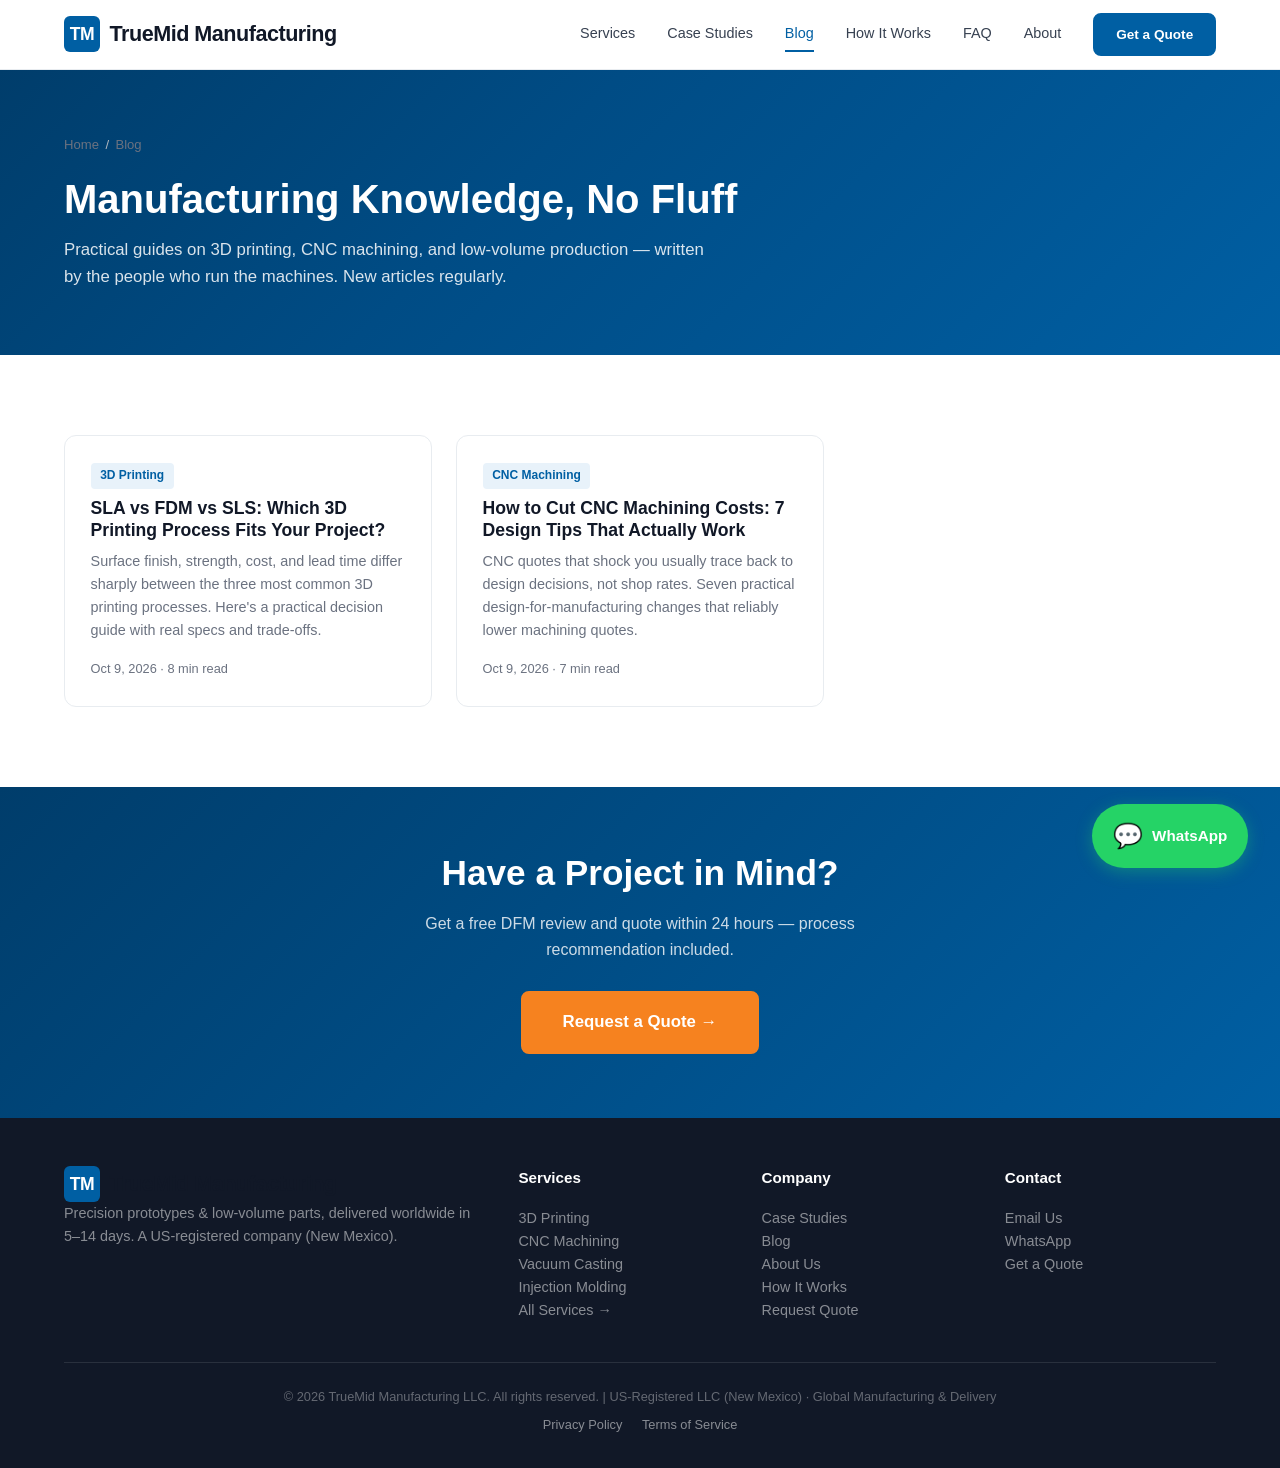
==== blog.html @ 3a0dd5bb "Rebrand: US-registered LLC positioning, new tagline, add case studies & blog - Hero tagline: 'Precis" ====
<!DOCTYPE html>
<html lang="en">
<head>
<meta charset="UTF-8">
<meta name="viewport" content="width=device-width, initial-scale=1.0">
<title>Blog — 3D Printing, CNC Machining & Manufacturing Guides | TrueMid</title>
<meta name="description" content="Practical manufacturing guides from TrueMid Manufacturing: choosing 3D printing processes, reducing CNC machining costs, vacuum casting, and low-volume production.">
<meta property="og:title" content="Blog — 3D Printing, CNC Machining & Manufacturing Guides | TrueMid">
<meta property="og:description" content="Practical manufacturing guides from TrueMid Manufacturing: choosing 3D printing processes, reducing CNC machining costs, vacuum casting, and low-volume production.">
<meta property="og:type" content="article">
<meta property="og:url" content="https://www.truemidmanufacturing.com/blog.html">
<link rel="canonical" href="https://www.truemidmanufacturing.com/blog.html">
<link rel="icon" href="data:image/svg+xml,<svg xmlns='http://www.w3.org/2000/svg' viewBox='0 0 100 100'><text y='.9em' font-size='90'>🔧</text></svg>">
<link rel="stylesheet" href="assets/style.css">
<script type="application/ld+json">
{
  "@context": "https://schema.org",
  "@type": "BreadcrumbList",
  "itemListElement": [
    {
      "@type": "ListItem",
      "position": 1,
      "name": "Home",
      "item": "https://www.truemidmanufacturing.com/"
    },
    {
      "@type": "ListItem",
      "position": 2,
      "name": "Blog",
      "item": "https://www.truemidmanufacturing.com/blog.html"
    }
  ]
}
</script></head>
<body>
<a href="https://wa.me/8615291861855?text=Hello%2C%20I%20need%20a%20quote%20for%20manufacturing%20services" class="wa-float" target="_blank" rel="noopener" aria-label="Chat on WhatsApp">
  <span class="wa-icon">&#128172;</span> WhatsApp
</a>
<header id="header">
<div class="header-inner">
<a href="index.html" class="logo">
    <span class="logo-icon">TM</span>
    TrueMid Manufacturing
  </a>
  <button class="menu-toggle" onclick="toggleMenu()" aria-label="Menu">
    <span></span><span></span><span></span>
  </button>
  <nav id="nav">
    <a href="index.html#services">Services</a>
    <a href="cases.html">Case Studies</a>
    <a href="blog.html" class="active">Blog</a>
    <a href="index.html#how">How It Works</a>
    <a href="index.html#faq">FAQ</a>
    <a href="index.html#about">About</a>
    <a href="index.html#contact" class="btn btn-primary">Get a Quote</a>
  </nav>
</div>
</header>
<!-- ===== PAGE HERO ===== -->
<section class="page-hero">
<div class="container">
  <div class="breadcrumb"><a href="index.html">Home</a><span>/</span>Blog</div>
  <h1>Manufacturing Knowledge, No Fluff</h1>
  <p>Practical guides on 3D printing, CNC machining, and low-volume production &mdash; written by the people who run the machines. New articles regularly.</p>
</div>
</section>

<!-- ===== POST LIST ===== -->
<section>
<div class="container">
  <div class="post-list">
    <a class="post-card fade-in" href="blog/sla-vs-fdm-vs-sls.html">
      <span class="tag">3D Printing</span>
      <h3>SLA vs FDM vs SLS: Which 3D Printing Process Fits Your Project?</h3>
      <p>Surface finish, strength, cost, and lead time differ sharply between the three most common 3D printing processes. Here's a practical decision guide with real specs and trade-offs.</p>
      <span class="read">Oct 9, 2026 &middot; 8 min read</span>
    </a>

    <a class="post-card fade-in" href="blog/reduce-cnc-machining-costs.html">
      <span class="tag">CNC Machining</span>
      <h3>How to Cut CNC Machining Costs: 7 Design Tips That Actually Work</h3>
      <p>CNC quotes that shock you usually trace back to design decisions, not shop rates. Seven practical design-for-manufacturing changes that reliably lower machining quotes.</p>
      <span class="read">Oct 9, 2026 &middot; 7 min read</span>
    </a>
  </div>
</div>
</section>

<!-- ===== CTA ===== -->
<section class="cta">
<div class="container fade-in">
  <h2>Have a Project in Mind?</h2>
  <p>Get a free DFM review and quote within 24 hours &mdash; process recommendation included.</p>
  <a href="index.html#contact" class="btn btn-orange">Request a Quote &rarr;</a>
</div>
</section>
<footer>
<div class="container">
  <div class="footer-grid" style="grid-template-columns:2fr 1fr 1fr 1fr">
    <div>
      <div class="logo"><span class="logo-icon">TM</span> TrueMid Manufacturing</div>
      <p style="color:rgba(255,255,255,.5)">Precision prototypes &amp; low-volume parts, delivered worldwide in 5&ndash;14 days. A US-registered company (New Mexico).</p>
    </div>
    <div>
      <h4>Services</h4>
      <a href="index.html#services">3D Printing</a><br>
      <a href="index.html#services">CNC Machining</a><br>
      <a href="index.html#services">Vacuum Casting</a><br>
      <a href="index.html#services">Injection Molding</a><br>
      <a href="index.html#services">All Services &rarr;</a>
    </div>
    <div>
      <h4>Company</h4>
      <a href="cases.html">Case Studies</a><br>
      <a href="blog.html">Blog</a><br>
      <a href="index.html#about">About Us</a><br>
      <a href="index.html#how">How It Works</a><br>
      <a href="index.html#contact">Request Quote</a>
    </div>
    <div>
      <h4>Contact</h4>
      <a href="mailto:bruce@truemidmanufacturing.com">Email Us</a><br>
      <a href="https://wa.me/8615291861855?text=Hello%2C%20I%20need%20a%20quote%20for%20manufacturing%20services" target="_blank" rel="noopener">WhatsApp</a><br>
      <a href="index.html#contact">Get a Quote</a>
    </div>
  </div>
  <div class="footer-bottom">
    &copy; 2026 TrueMid Manufacturing LLC. All rights reserved. | US-Registered LLC (New Mexico) &middot; Global Manufacturing &amp; Delivery
    <div class="footer-legal">
      <a href="privacy.html">Privacy Policy</a>
      <a href="terms.html">Terms of Service</a>
    </div>
  </div>
</div>
</footer>
<script>
function toggleMenu(){document.getElementById('nav').classList.toggle('open')}
document.querySelectorAll('nav a').forEach(a=>a.addEventListener('click',()=>document.getElementById('nav').classList.remove('open')));
window.addEventListener('scroll',()=>document.getElementById('header').classList.toggle('scrolled',window.scrollY>10));
const observer=new IntersectionObserver((e)=>{e.forEach(e=>{if(e.isIntersecting){e.target.classList.add('visible');observer.unobserve(e.target)}})},{threshold:0.15});
document.querySelectorAll('.fade-in').forEach(el=>observer.observe(el));
</script>
</body>
</html>
---- assets/style.css ----
/* ===== CSS Reset & Variables ===== */
*,*::before,*::after{box-sizing:border-box;margin:0;padding:0}
:root{
  --blue: #005FA3;
  --blue-dark: #003D6B;
  --blue-light: #0078D4;
  --blue-pale: #E8F2FA;
  --gray-50: #F4F7FA;
  --gray-100: #E8ECF0;
  --gray-300: #B0B8C0;
  --gray-500: #6B7280;
  --gray-700: #374151;
  --gray-900: #111827;
  --white: #FFFFFF;
  --orange: #F6821F;
  --green: #10B981;
  --red: #EF4444;
  --radius: 8px;
  --radius-lg: 12px;
  --shadow-sm: 0 1px 3px rgba(0,0,0,0.08);
  --shadow: 0 4px 16px rgba(0,0,0,0.1);
  --shadow-lg: 0 8px 32px rgba(0,0,0,0.12);
  --max-w: 1200px;
  --font: -apple-system,BlinkMacSystemFont,'Segoe UI',Roboto,Oxygen,Ubuntu,sans-serif;
}
html{scroll-behavior:smooth;font-size:16px}
body{font-family:var(--font);color:var(--gray-900);line-height:1.6;background:var(--white);-webkit-font-smoothing:antialiased}
h1,h2,h3{line-height:1.25;font-weight:700}
h1{font-size:clamp(2rem,4vw,3rem)}
h2{font-size:clamp(1.6rem,3vw,2.2rem);margin-bottom:1rem}
h3{font-size:1.15rem;margin-bottom:.5rem}
p{margin-bottom:1rem;color:var(--gray-700)}
a{color:var(--blue);text-decoration:none;transition:color .2s}
a:hover{color:var(--blue-dark)}
img{max-width:100%;height:auto}
.container{max-width:var(--max-w);margin:0 auto;padding:0 1.5rem}
section{padding:5rem 0}
.btn{display:inline-block;padding:.85rem 2rem;border-radius:var(--radius);font-weight:600;font-size:.95rem;cursor:pointer;transition:all .25s;text-align:center;border:2px solid transparent}
.btn-primary{background:var(--blue);color:var(--white);border-color:var(--blue)}
.btn-primary:hover{background:var(--blue-dark);border-color:var(--blue-dark);color:var(--white)}
.btn-outline{background:transparent;color:var(--blue);border-color:var(--blue)}
.btn-outline:hover{background:var(--blue);color:var(--white)}
.btn-white{background:var(--white);color:var(--blue);border-color:var(--white)}
.btn-white:hover{background:var(--blue-pale);border-color:var(--blue-pale)}
.btn-orange{background:var(--orange);color:var(--white);border-color:var(--orange);font-size:1.05rem;padding:1rem 2.5rem}
.btn-orange:hover{background:#E07010;border-color:#E07010;color:var(--white)}

/* ===== Header ===== */
header{position:sticky;top:0;z-index:100;background:rgba(255,255,255,.97);backdrop-filter:blur(12px);border-bottom:1px solid var(--gray-100);transition:box-shadow .3s}
header.scrolled{box-shadow:var(--shadow-sm)}
.header-inner{display:flex;align-items:center;justify-content:space-between;max-width:var(--max-w);margin:0 auto;padding:.8rem 1.5rem}
.logo{display:flex;align-items:center;gap:.6rem;font-size:1.35rem;font-weight:800;color:var(--gray-900);letter-spacing:-.5px}
.logo-icon{width:36px;height:36px;background:var(--blue);border-radius:6px;display:flex;align-items:center;justify-content:center;color:var(--white);font-size:1.1rem;font-weight:800}
nav{display:flex;align-items:center;gap:2rem}
nav a{color:var(--gray-700);font-weight:500;font-size:.9rem;padding:.3rem 0;border-bottom:2px solid transparent;transition:all .2s}
nav a:hover,nav a.active{color:var(--blue);border-bottom-color:var(--blue)}
nav .btn{padding:.55rem 1.3rem;font-size:.85rem}
.menu-toggle{display:none;background:none;border:none;cursor:pointer;padding:.5rem;flex-direction:column;gap:5px}
.menu-toggle span{display:block;width:24px;height:2.5px;background:var(--gray-900);border-radius:2px;transition:all .3s}

/* ===== Hero ===== */
.hero{background:linear-gradient(135deg, var(--blue-dark) 0%, #004C85 40%, var(--blue) 100%);color:var(--white);padding:6rem 0 5rem;position:relative;overflow:hidden}
.hero::before{content:'';position:absolute;inset:0;background:url("data:image/svg+xml,%3Csvg width='60' height='60' viewBox='0 0 60 60' xmlns='http://www.w3.org/2000/svg'%3E%3Cg fill='none' fill-rule='evenodd'%3E%3Cg fill='%23ffffff' fill-opacity='0.04'%3E%3Cpath d='M36 34v-4h-2v4h-4v2h4v4h2v-4h4v-2h-4zm0-30V0h-2v4h-4v2h4v4h2V6h4V4h-4zM6 34v-4H4v4H0v2h4v4h2v-4h4v-2H6zM6 4V0H4v4H0v2h4v4h2V6h4V4H6z'/%3E%3C/g%3E%3C/g%3E%3C/svg%3E");opacity:.6}
.hero .container{position:relative;z-index:1}
.hero-content{max-width:700px}
.hero h1{font-size:clamp(1.9rem,4.5vw,3rem);margin-bottom:1.2rem;line-height:1.2}
.hero h1 .accent{color:var(--orange);display:block;font-size:clamp(1.3rem,2.5vw,1.6rem);font-weight:500;margin-bottom:.3rem}
.hero p{color:rgba(255,255,255,.85);font-size:1.15rem;margin-bottom:2rem;max-width:560px}
.hero-stats{display:flex;gap:3rem;margin-top:3rem;flex-wrap:wrap}
.hero-stat{text-align:center}
.hero-stat .num{font-size:1.8rem;font-weight:800;color:var(--orange)}
.hero-stat .label{font-size:.85rem;color:rgba(255,255,255,.7);margin-top:.2rem}

/* ===== Section Common ===== */
.section-label{display:inline-block;font-size:.8rem;font-weight:700;text-transform:uppercase;letter-spacing:1.5px;color:var(--blue);margin-bottom:.8rem}
.section-title{font-size:clamp(1.5rem,3vw,2.2rem);margin-bottom:1rem}
.section-sub{color:var(--gray-500);font-size:1.05rem;max-width:600px;margin-bottom:3rem}

/* ===== Services ===== */
.services-grid{display:grid;grid-template-columns:repeat(auto-fill,minmax(240px,1fr));gap:1.5rem}
.service-card{background:var(--white);border:1px solid var(--gray-100);border-radius:var(--radius-lg);padding:1.8rem;transition:all .3s;cursor:default}
.service-card:hover{box-shadow:var(--shadow-lg);border-color:var(--blue-pale);transform:translateY(-2px)}
.service-icon{width:48px;height:48px;background:var(--blue-pale);border-radius:var(--radius);display:flex;align-items:center;justify-content:center;margin-bottom:1rem;font-size:1.4rem}
.service-card h3{margin-bottom:.3rem}
.service-card .lead-time{font-size:.8rem;color:var(--gray-500);margin-top:.5rem;padding:.25rem .6rem;background:var(--gray-50);border-radius:4px;display:inline-block}

/* ===== Capability Bars ===== */
.capabilities{background:var(--gray-50)}
.cap-row{display:flex;align-items:center;gap:1rem;padding:.8rem 0;border-bottom:1px solid var(--gray-100)}
.cap-row:last-child{border:none}
.cap-label{min-width:100px;font-weight:600;font-size:.9rem}
.cap-bar-bg{flex:1;height:10px;background:var(--gray-100);border-radius:5px;overflow:hidden}
.cap-bar-fill{height:100%;background:linear-gradient(90deg, var(--blue), var(--blue-light));border-radius:5px;transition:width 1.5s ease}
.cap-val{min-width:60px;text-align:right;font-size:.85rem;font-weight:600;color:var(--blue)}

/* ===== How It Works ===== */
.steps{display:grid;grid-template-columns:repeat(4,1fr);gap:1.5rem;counter-reset:step}
.step-card{text-align:center;padding:2rem 1.2rem;position:relative}
.step-num{width:48px;height:48px;background:var(--blue);color:var(--white);border-radius:50%;display:inline-flex;align-items:center;justify-content:center;font-weight:800;font-size:1.2rem;margin-bottom:1rem}
.step-card h3{margin-bottom:.4rem}
.step-card p{font-size:.9rem;color:var(--gray-500)}

/* ===== Cases ===== */
.cases-grid{display:grid;grid-template-columns:repeat(auto-fill,minmax(280px,1fr));gap:1.5rem}
.case-card{background:var(--white);border-radius:var(--radius-lg);overflow:hidden;border:1px solid var(--gray-100);transition:all .3s;display:block;color:inherit;text-decoration:none}
.case-card:hover{box-shadow:var(--shadow-lg);color:inherit}
.case-img{height:200px;background:var(--gray-50);position:relative;overflow:hidden}
.case-img img{width:100%;height:100%;object-fit:cover;display:block}
.case-body{padding:1.3rem}
.case-body .tag{display:inline-block;font-size:.75rem;background:var(--blue-pale);color:var(--blue);padding:.2rem .6rem;border-radius:4px;margin-bottom:.5rem}
.case-body h3{font-size:1rem;margin-bottom:.3rem}
.case-body .specs{font-size:.8rem;color:var(--gray-500)}

/* ===== About ===== */
.about-grid{display:grid;grid-template-columns:1fr 1fr;gap:3rem;align-items:center}
.about-visual{background:linear-gradient(135deg,var(--gray-50),var(--gray-100));border-radius:var(--radius-lg);height:360px;overflow:hidden}
.about-visual img{width:100%;height:100%;object-fit:cover}
.about-features{list-style:none;margin-top:1.5rem}
.about-features li{padding:.5rem 0;padding-left:1.8rem;position:relative;color:var(--gray-700)}
.about-features li::before{content:'\2713';position:absolute;left:0;color:var(--green);font-weight:700}

/* ===== CTA ===== */
.cta{background:linear-gradient(135deg,var(--blue-dark),var(--blue));color:var(--white);text-align:center;padding:4rem 0}
.cta h2{color:var(--white)}
.cta p{color:rgba(255,255,255,.8);max-width:500px;margin:0 auto 1.8rem}
.cta .btn-orange{margin:0 .5rem}

/* ===== Contact ===== */
.contact-grid{display:grid;grid-template-columns:1fr 1fr;gap:3rem}
.contact-info p{margin-bottom:.6rem}
.contact-method{display:flex;align-items:center;gap:.8rem;padding:.6rem 0;font-size:.95rem}
.contact-method .icon{font-size:1.2rem}
.form-group{margin-bottom:1.2rem}
.form-group label{display:block;font-weight:600;font-size:.85rem;margin-bottom:.3rem;color:var(--gray-700)}
.form-group input,.form-group textarea,.form-group select{width:100%;padding:.75rem 1rem;border:1.5px solid var(--gray-100);border-radius:var(--radius);font-family:var(--font);font-size:.95rem;transition:border-color .2s;background:var(--white)}
.form-group input:focus,.form-group textarea:focus,.form-group select:focus{outline:none;border-color:var(--blue);box-shadow:0 0 0 3px rgba(0,95,163,.1)}
.form-group textarea{min-height:120px;resize:vertical}

/* ===== FAQ ===== */
.faq-list{max-width:800px;margin:0 auto}
.faq-item{border:1px solid var(--gray-100);border-radius:var(--radius);margin-bottom:1rem}
.faq-item summary{background:var(--gray-50);padding:1rem 1.5rem;cursor:pointer;font-weight:600;display:flex;justify-content:space-between;align-items:center;transition:background .2s;list-style:none;border-radius:var(--radius) var(--radius) 0 0}
.faq-item summary:hover{background:var(--blue-pale)}
.faq-item summary::after{content:'\25BC';font-size:.8rem;transition:transform .3s}
.faq-item[open] summary::after{transform:rotate(180deg)}
.faq-item[open] summary{border-radius:var(--radius) var(--radius) 0 0}
.faq-item .faq-a{padding:1rem 1.5rem;color:var(--gray-700);font-size:.95rem;display:block}

/* ===== WhatsApp Float ===== */
.wa-float{position:fixed;bottom:2rem;right:2rem;z-index:999;display:flex;align-items:center;gap:.6rem;background:#25D366;color:white;padding:.8rem 1.3rem;border-radius:50px;box-shadow:0 4px 16px rgba(37,211,102,.35);text-decoration:none;font-weight:600;font-size:.95rem;transition:transform .2s}
.wa-float:hover{transform:scale(1.05);color:white}
.wa-float .wa-icon{font-size:1.5rem}

/* ===== Footer ===== */
footer{background:var(--gray-900);color:rgba(255,255,255,.65);padding:3rem 0 2rem;font-size:.9rem}
.footer-grid{display:grid;grid-template-columns:2fr 1fr 1fr;gap:2rem}
footer h4{color:var(--white);margin-bottom:1rem;font-size:.95rem}
footer a{color:rgba(255,255,255,.5)}
footer a:hover{color:var(--white)}
.footer-bottom{margin-top:2.5rem;padding-top:1.5rem;border-top:1px solid rgba(255,255,255,.1);text-align:center;font-size:.8rem;color:rgba(255,255,255,.35)}
.footer-legal{margin-top:.5rem}
.footer-legal a{font-size:.8rem;margin:0 .5rem}

/* ===== Toast ===== */
.toast{position:fixed;bottom:2rem;right:2rem;background:var(--gray-900);color:var(--white);padding:1rem 1.5rem;border-radius:var(--radius);font-weight:600;z-index:999;opacity:0;transform:translateY(10px);transition:all .3s;pointer-events:none}
.toast.show{opacity:1;transform:translateY(0)}
.toast.success{background:var(--green)}

/* ===== Responsive ===== */
@media(max-width:768px){
  .menu-toggle{display:flex}
  nav{position:fixed;top:64px;left:0;right:0;background:var(--white);flex-direction:column;padding:1.5rem;gap:1rem;border-bottom:1px solid var(--gray-100);display:none}
  nav.open{display:flex}
  .steps{grid-template-columns:1fr 1fr}
  .about-grid,.contact-grid{grid-template-columns:1fr}
  .hero-stats{gap:1.5rem}
  .footer-grid{grid-template-columns:1fr !important}
  .cap-label{min-width:70px;font-size:.8rem}
  .wa-float{bottom:1rem;right:1rem;padding:.6rem 1rem;font-size:.85rem}
}
@media(max-width:480px){
  .steps{grid-template-columns:1fr}
  .services-grid{grid-template-columns:1fr}
  .cases-grid{grid-template-columns:1fr}
}

/* ===== Animations ===== */
.fade-in{opacity:0;transform:translateY(20px);transition:opacity .6s ease,transform .6s ease}
.fade-in.visible{opacity:1;transform:translateY(0)}

/* ===== Shared: inner pages ===== */
.page-hero{background:linear-gradient(135deg, var(--blue-dark) 0%, #004C85 40%, var(--blue) 100%);color:var(--white);padding:4rem 0 3rem;position:relative;overflow:hidden}
.page-hero h1{font-size:clamp(1.7rem,3.5vw,2.5rem);margin-bottom:.8rem}
.page-hero p{color:rgba(255,255,255,.85);font-size:1.05rem;max-width:640px}
.breadcrumb{font-size:.82rem;color:var(--gray-500);margin-bottom:1.2rem}
.breadcrumb a{color:var(--gray-500)}
.breadcrumb a:hover{color:var(--blue)}
.breadcrumb span{margin:0 .4rem;color:var(--gray-300)}

/* Article / case detail layout */
.detail-wrap{max-width:820px;margin:0 auto}
.detail-hero-img{border-radius:var(--radius-lg);overflow:hidden;margin:2rem 0;box-shadow:var(--shadow)}
.detail-meta{display:flex;flex-wrap:wrap;gap:.6rem;margin:0 0 2rem;padding:0;list-style:none}
.detail-meta li{font-size:.8rem;background:var(--blue-pale);color:var(--blue);padding:.25rem .7rem;border-radius:4px;font-weight:600}
.detail-body h2{font-size:1.5rem;margin:2.2rem 0 .8rem}
.detail-body h3{font-size:1.15rem;margin:1.5rem 0 .5rem}
.detail-body p{font-size:1.02rem;color:#333;margin-bottom:1.1rem}
.detail-body ul,.detail-body ol{margin:0 0 1.2rem 1.4rem;color:#333}
.detail-body li{margin-bottom:.5rem}
.detail-body table{width:100%;border-collapse:collapse;margin:1.5rem 0;font-size:.92rem}
.detail-body th{background:var(--gray-50);text-align:left;padding:.7rem .9rem;border:1px solid var(--gray-100);font-weight:700}
.detail-body td{padding:.7rem .9rem;border:1px solid var(--gray-100)}
.detail-cta{background:linear-gradient(135deg,var(--blue-dark),var(--blue));color:var(--white);border-radius:var(--radius-lg);padding:2.2rem;text-align:center;margin:3rem 0}
.detail-cta h2{color:var(--white);margin-bottom:.6rem}
.detail-cta p{color:rgba(255,255,255,.85);margin-bottom:1.4rem}
.article-date{font-size:.85rem;color:var(--gray-500);margin-bottom:2rem}

/* Blog list */
.post-list{display:grid;grid-template-columns:repeat(auto-fill,minmax(300px,1fr));gap:1.5rem}
.post-card{background:var(--white);border:1px solid var(--gray-100);border-radius:var(--radius-lg);padding:1.6rem;transition:all .3s;display:block;color:inherit;text-decoration:none}
.post-card:hover{box-shadow:var(--shadow-lg);transform:translateY(-2px);color:inherit}
.post-card .tag{display:inline-block;font-size:.75rem;background:var(--blue-pale);color:var(--blue);padding:.2rem .6rem;border-radius:4px;margin-bottom:.6rem;font-weight:600}
.post-card h3{font-size:1.1rem;margin-bottom:.5rem}
.post-card p{font-size:.9rem;color:var(--gray-500);margin-bottom:.8rem}
.post-card .read{font-size:.8rem;color:var(--gray-500)}

@media(max-width:768px){
  .post-list{grid-template-columns:1fr}
}
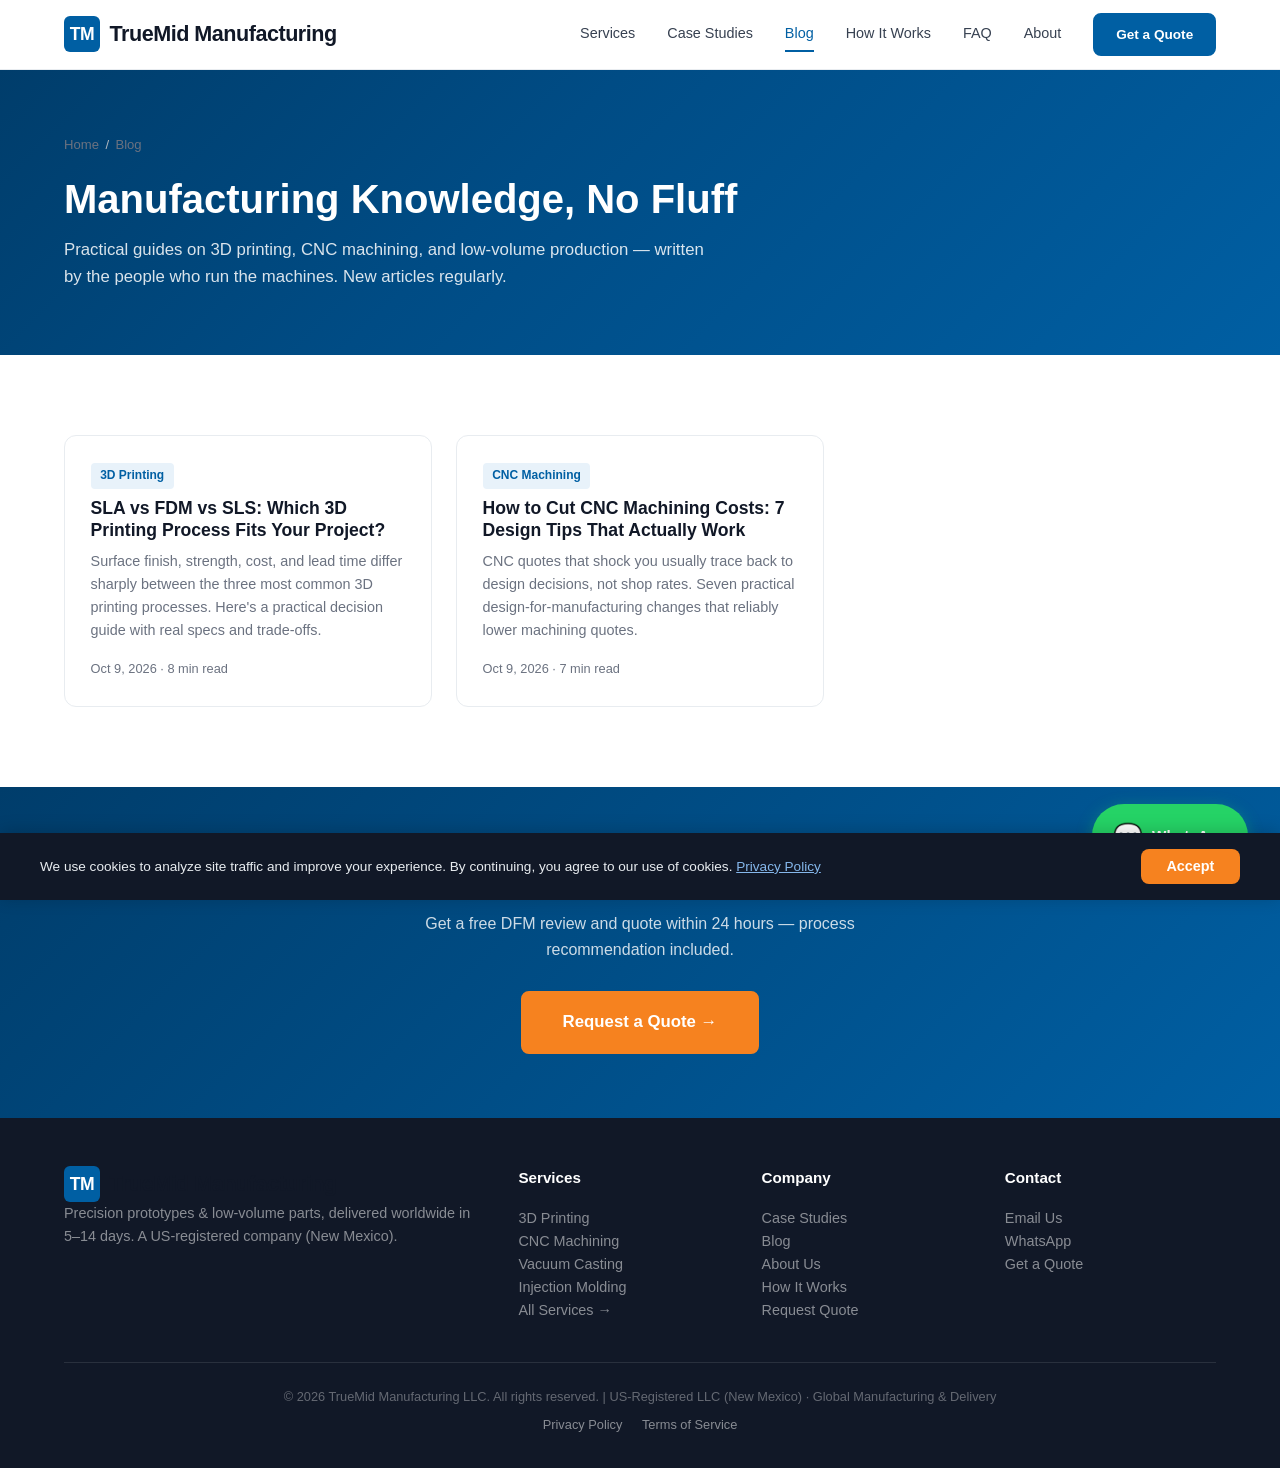
==== commit e52a5298: "Add GA4 conversion tracking across all 13 pages - New assets/analytics.js: GA4 loader + cookie conse" ====
--- a/blog.html
+++ b/blog.html
@@ -140,5 +140,7 @@
 const observer=new IntersectionObserver((e)=>{e.forEach(e=>{if(e.isIntersecting){e.target.classList.add('visible');observer.unobserve(e.target)}})},{threshold:0.15});
 document.querySelectorAll('.fade-in').forEach(el=>observer.observe(el));
 </script>
+
+<script src="assets/analytics.js"></script>
 </body>
 </html>
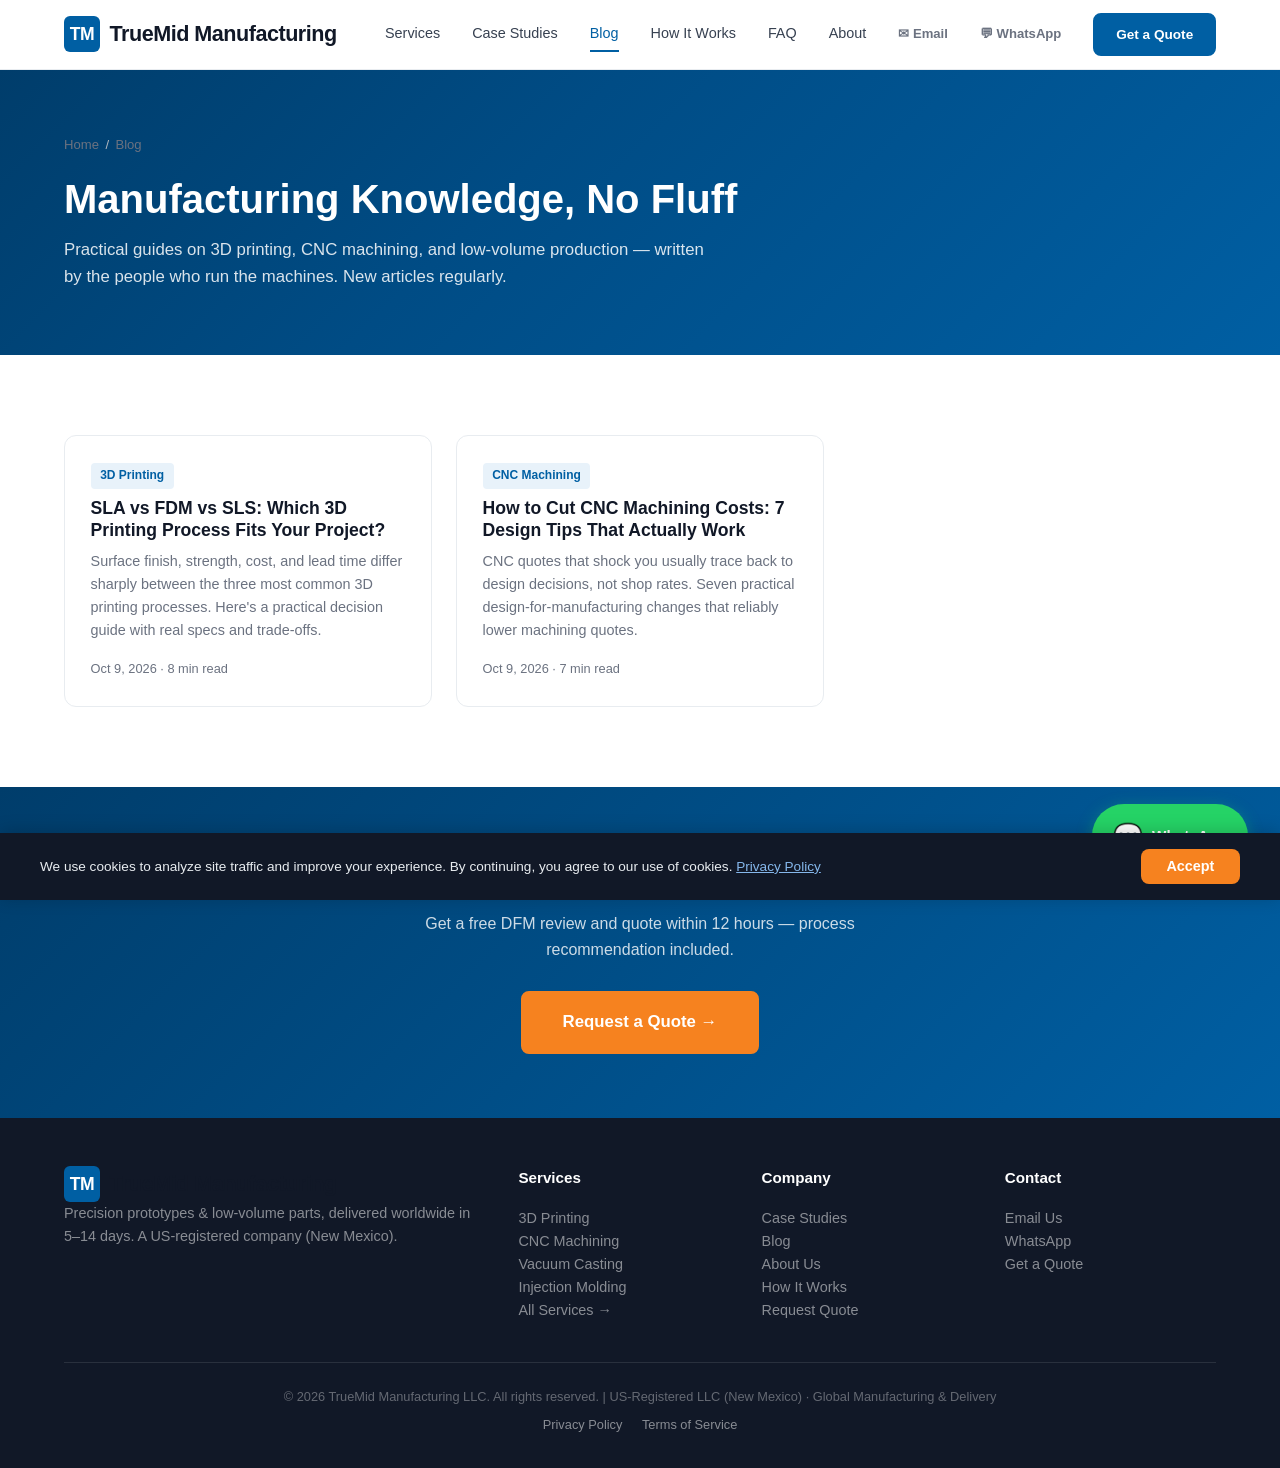
==== commit 8c2a2163: "Add CAD file upload to quote form, 12-hour quote promise, header contact links, hero dual CTA - Quot" ====
--- a/blog.html
+++ b/blog.html
@@ -52,6 +52,8 @@
     <a href="index.html#how">How It Works</a>
     <a href="index.html#faq">FAQ</a>
     <a href="index.html#about">About</a>
+    <a href="mailto:bruce@truemidmanufacturing.com" class="nav-contact" title="Email us">&#9993;&#xFE0E; Email</a>
+    <a href="https://wa.me/8615291861855?text=Hello%2C%20I%20need%20a%20quote%20for%20manufacturing%20services" class="nav-contact" target="_blank" rel="noopener" title="Chat on WhatsApp">&#128172;&#xFE0E; WhatsApp</a>
     <a href="index.html#contact" class="btn btn-primary">Get a Quote</a>
   </nav>
 </div>
@@ -90,7 +92,7 @@
 <section class="cta">
 <div class="container fade-in">
   <h2>Have a Project in Mind?</h2>
-  <p>Get a free DFM review and quote within 24 hours &mdash; process recommendation included.</p>
+  <p>Get a free DFM review and quote within 12 hours &mdash; process recommendation included.</p>
   <a href="index.html#contact" class="btn btn-orange">Request a Quote &rarr;</a>
 </div>
 </section>
--- a/assets/style.css
+++ b/assets/style.css
@@ -55,6 +55,8 @@
 nav{display:flex;align-items:center;gap:2rem}
 nav a{color:var(--gray-700);font-weight:500;font-size:.9rem;padding:.3rem 0;border-bottom:2px solid transparent;transition:all .2s}
 nav a:hover,nav a.active{color:var(--blue);border-bottom-color:var(--blue)}
+nav a.nav-contact{color:var(--gray-500);font-size:.82rem;font-weight:600;white-space:nowrap}
+nav a.nav-contact:hover{color:var(--blue);border-bottom-color:var(--blue)}
 nav .btn{padding:.55rem 1.3rem;font-size:.85rem}
 .menu-toggle{display:none;background:none;border:none;cursor:pointer;padding:.5rem;flex-direction:column;gap:5px}
 .menu-toggle span{display:block;width:24px;height:2.5px;background:var(--gray-900);border-radius:2px;transition:all .3s}
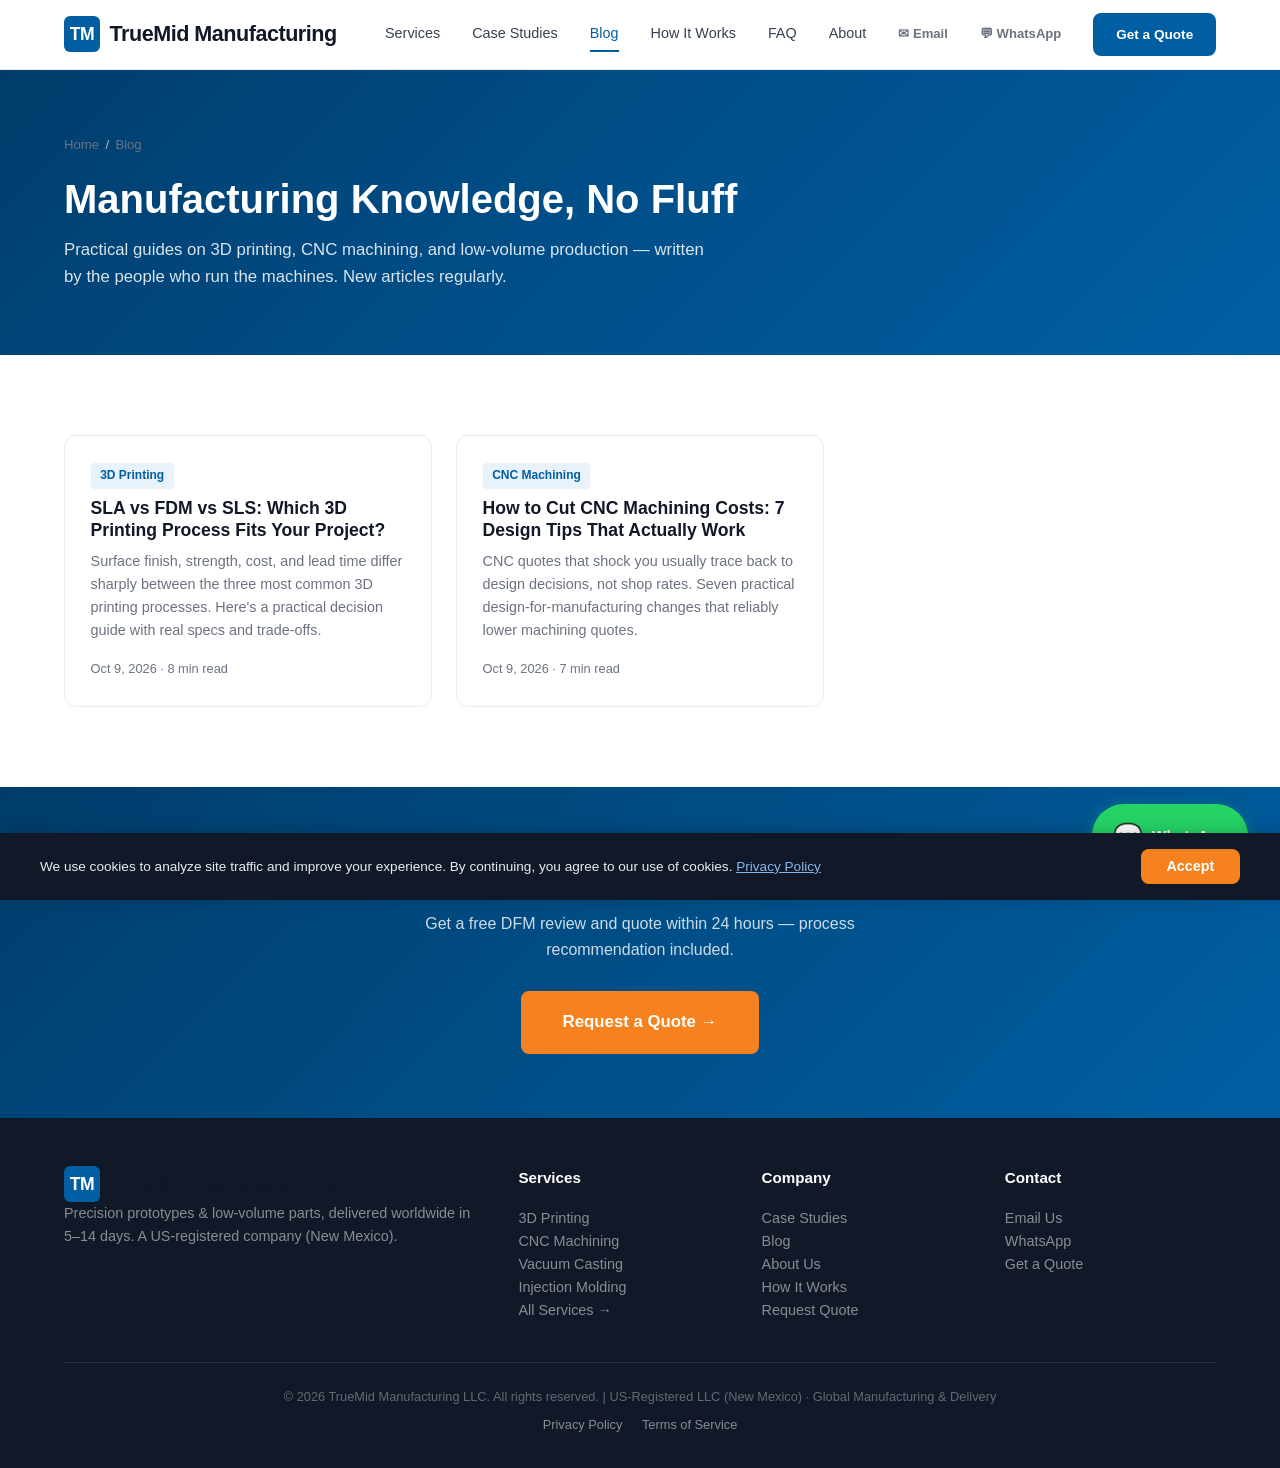
==== commit 8dd12d48: "Revert quote promise from 12 hours to 24 hours site-wide" ====
--- a/blog.html
+++ b/blog.html
@@ -92,7 +92,7 @@
 <section class="cta">
 <div class="container fade-in">
   <h2>Have a Project in Mind?</h2>
-  <p>Get a free DFM review and quote within 12 hours &mdash; process recommendation included.</p>
+  <p>Get a free DFM review and quote within 24 hours &mdash; process recommendation included.</p>
   <a href="index.html#contact" class="btn btn-orange">Request a Quote &rarr;</a>
 </div>
 </section>
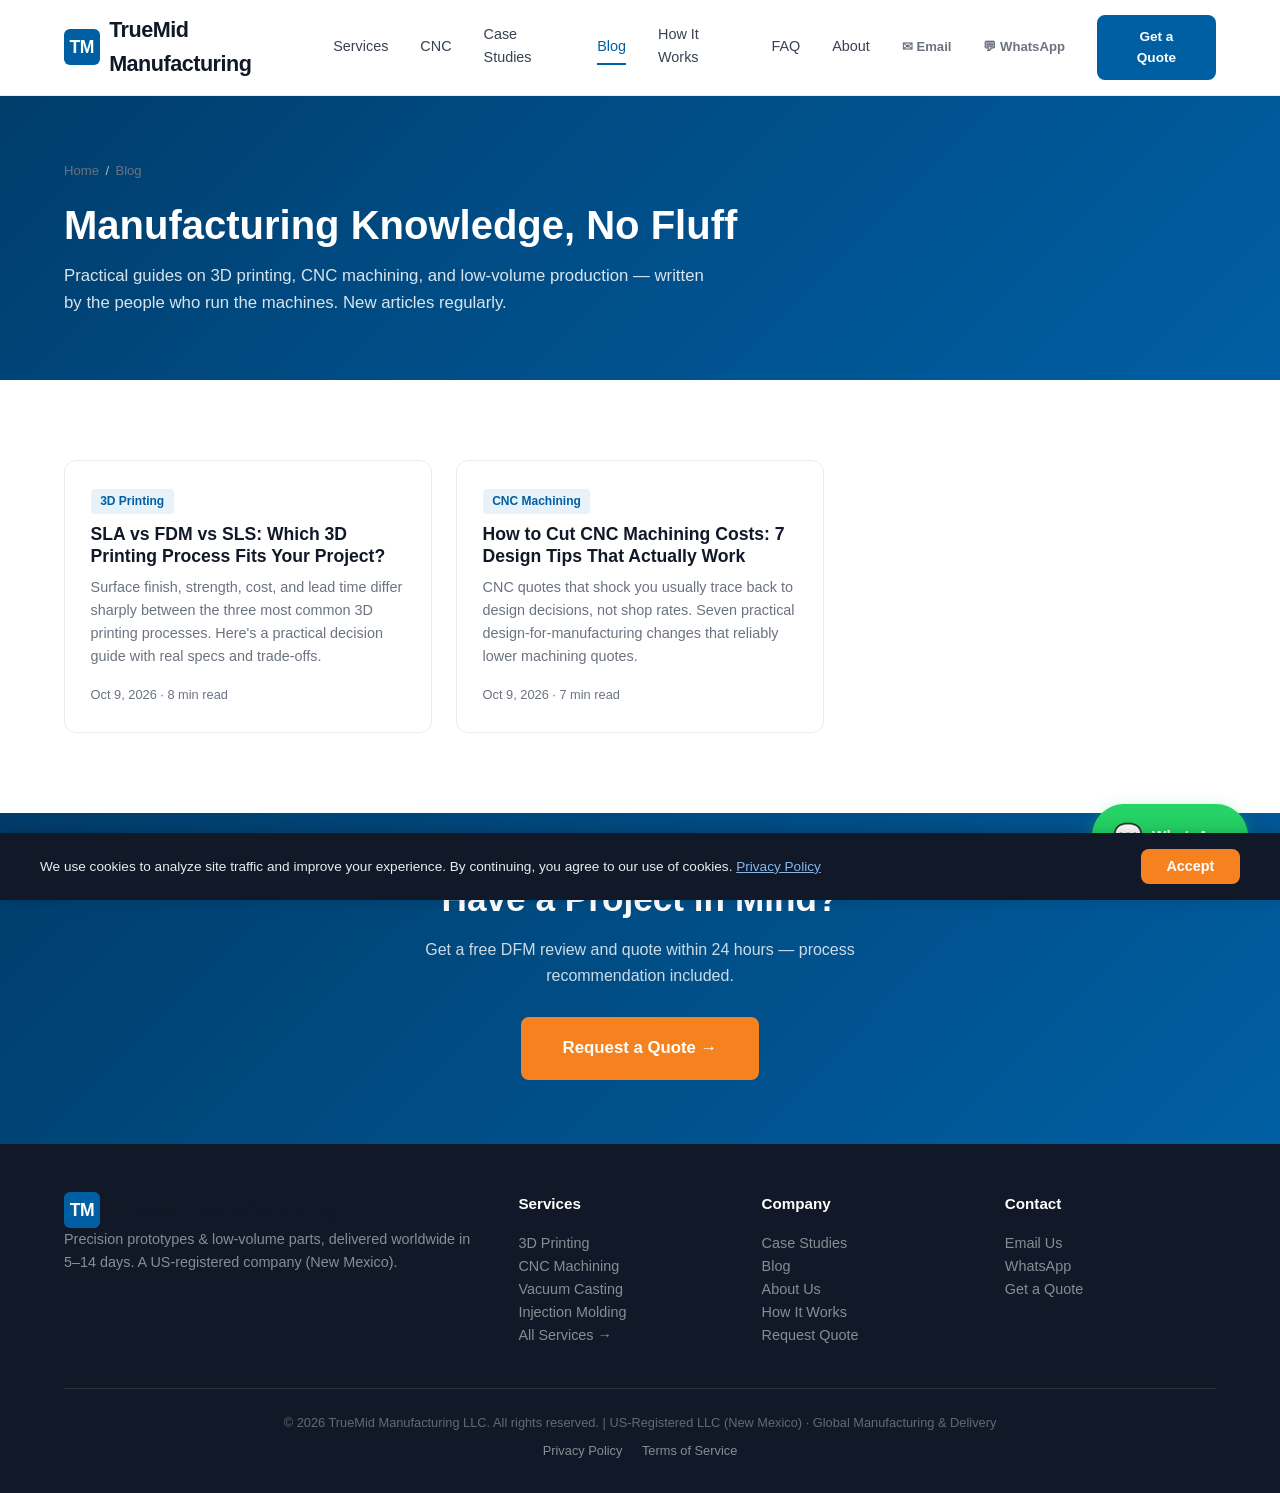
==== commit 9d5a8414: "Add CNC machining service page + sitewide entry links - New /cnc.html: hero with dual CTA, capabilit" ====
--- a/blog.html
+++ b/blog.html
@@ -47,6 +47,7 @@
   </button>
   <nav id="nav">
     <a href="index.html#services">Services</a>
+    <a href="cnc.html">CNC</a>
     <a href="cases.html">Case Studies</a>
     <a href="blog.html" class="active">Blog</a>
     <a href="index.html#how">How It Works</a>
@@ -106,7 +107,7 @@
     <div>
       <h4>Services</h4>
       <a href="index.html#services">3D Printing</a><br>
-      <a href="index.html#services">CNC Machining</a><br>
+      <a href="cnc.html">CNC Machining</a><br>
       <a href="index.html#services">Vacuum Casting</a><br>
       <a href="index.html#services">Injection Molding</a><br>
       <a href="index.html#services">All Services &rarr;</a>
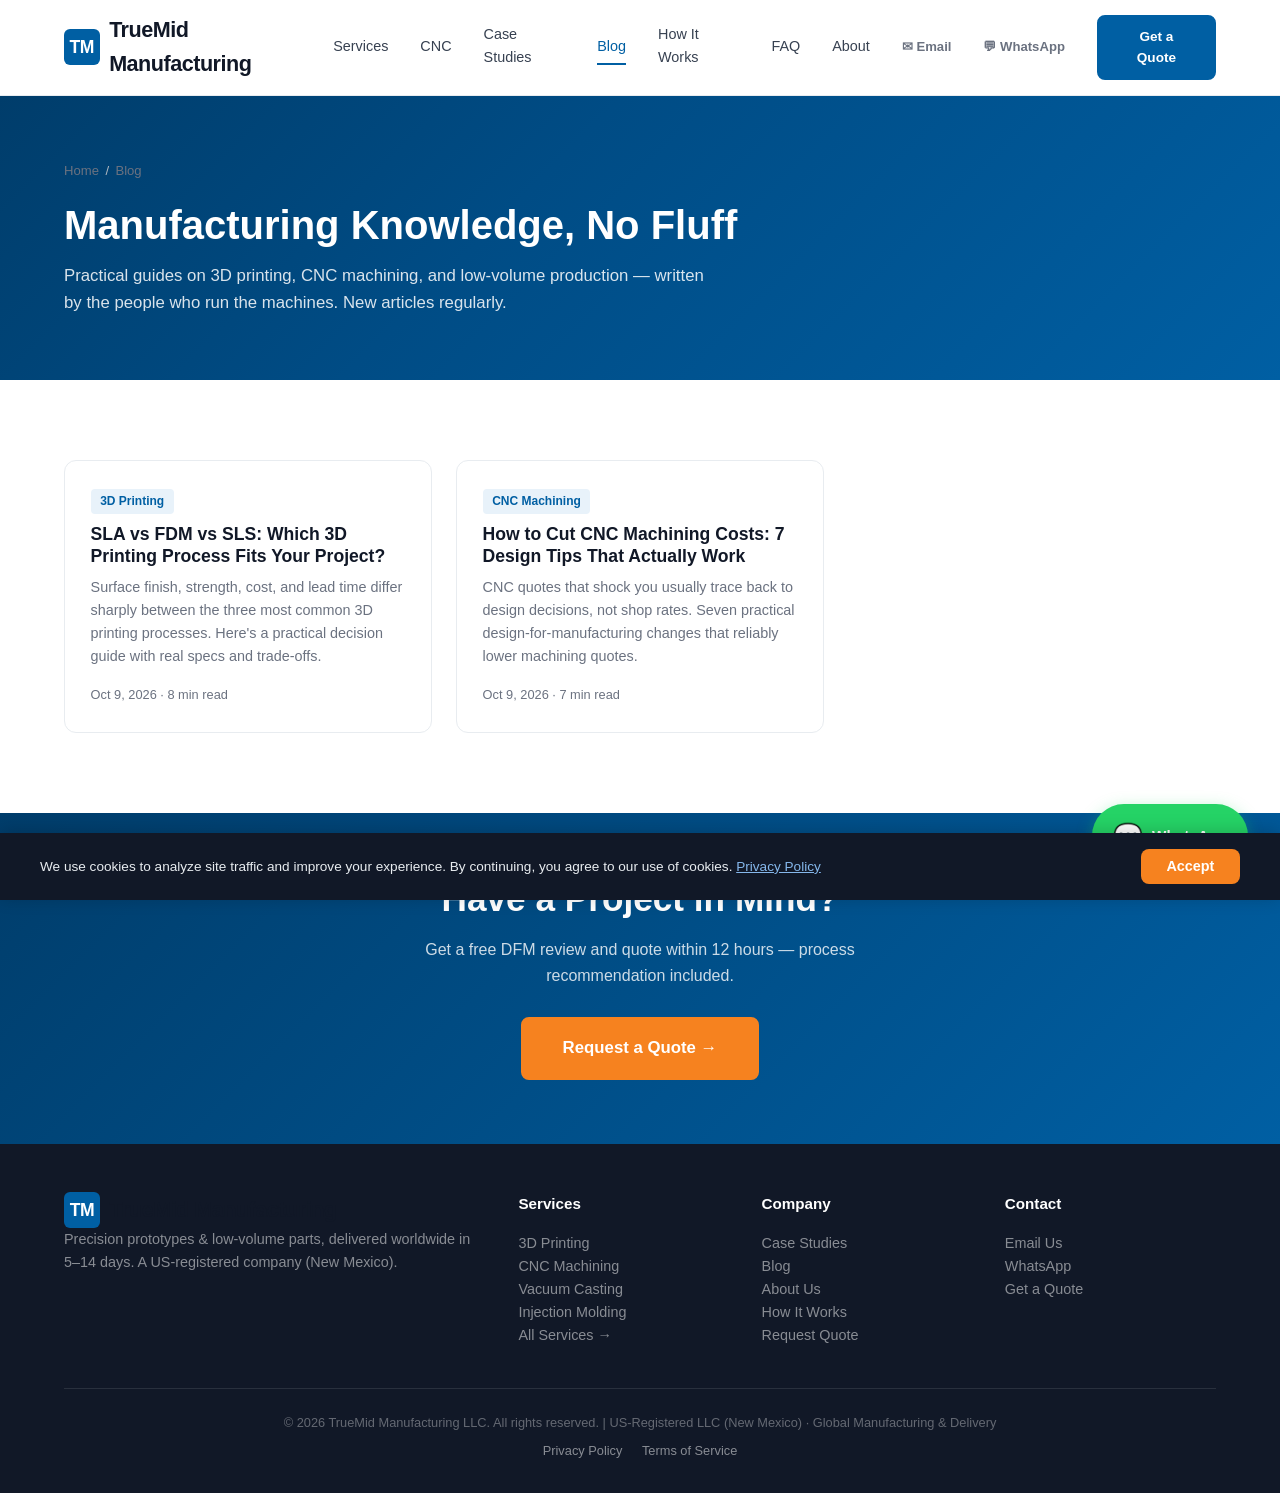
==== commit 063090fc: "Hours 24/7 online; quote promise back to 12 hours site-wide - Contact Hours: Mon-Sat 9:00-18:00 GMT+" ====
--- a/blog.html
+++ b/blog.html
@@ -93,7 +93,7 @@
 <section class="cta">
 <div class="container fade-in">
   <h2>Have a Project in Mind?</h2>
-  <p>Get a free DFM review and quote within 24 hours &mdash; process recommendation included.</p>
+  <p>Get a free DFM review and quote within 12 hours &mdash; process recommendation included.</p>
   <a href="index.html#contact" class="btn btn-orange">Request a Quote &rarr;</a>
 </div>
 </section>
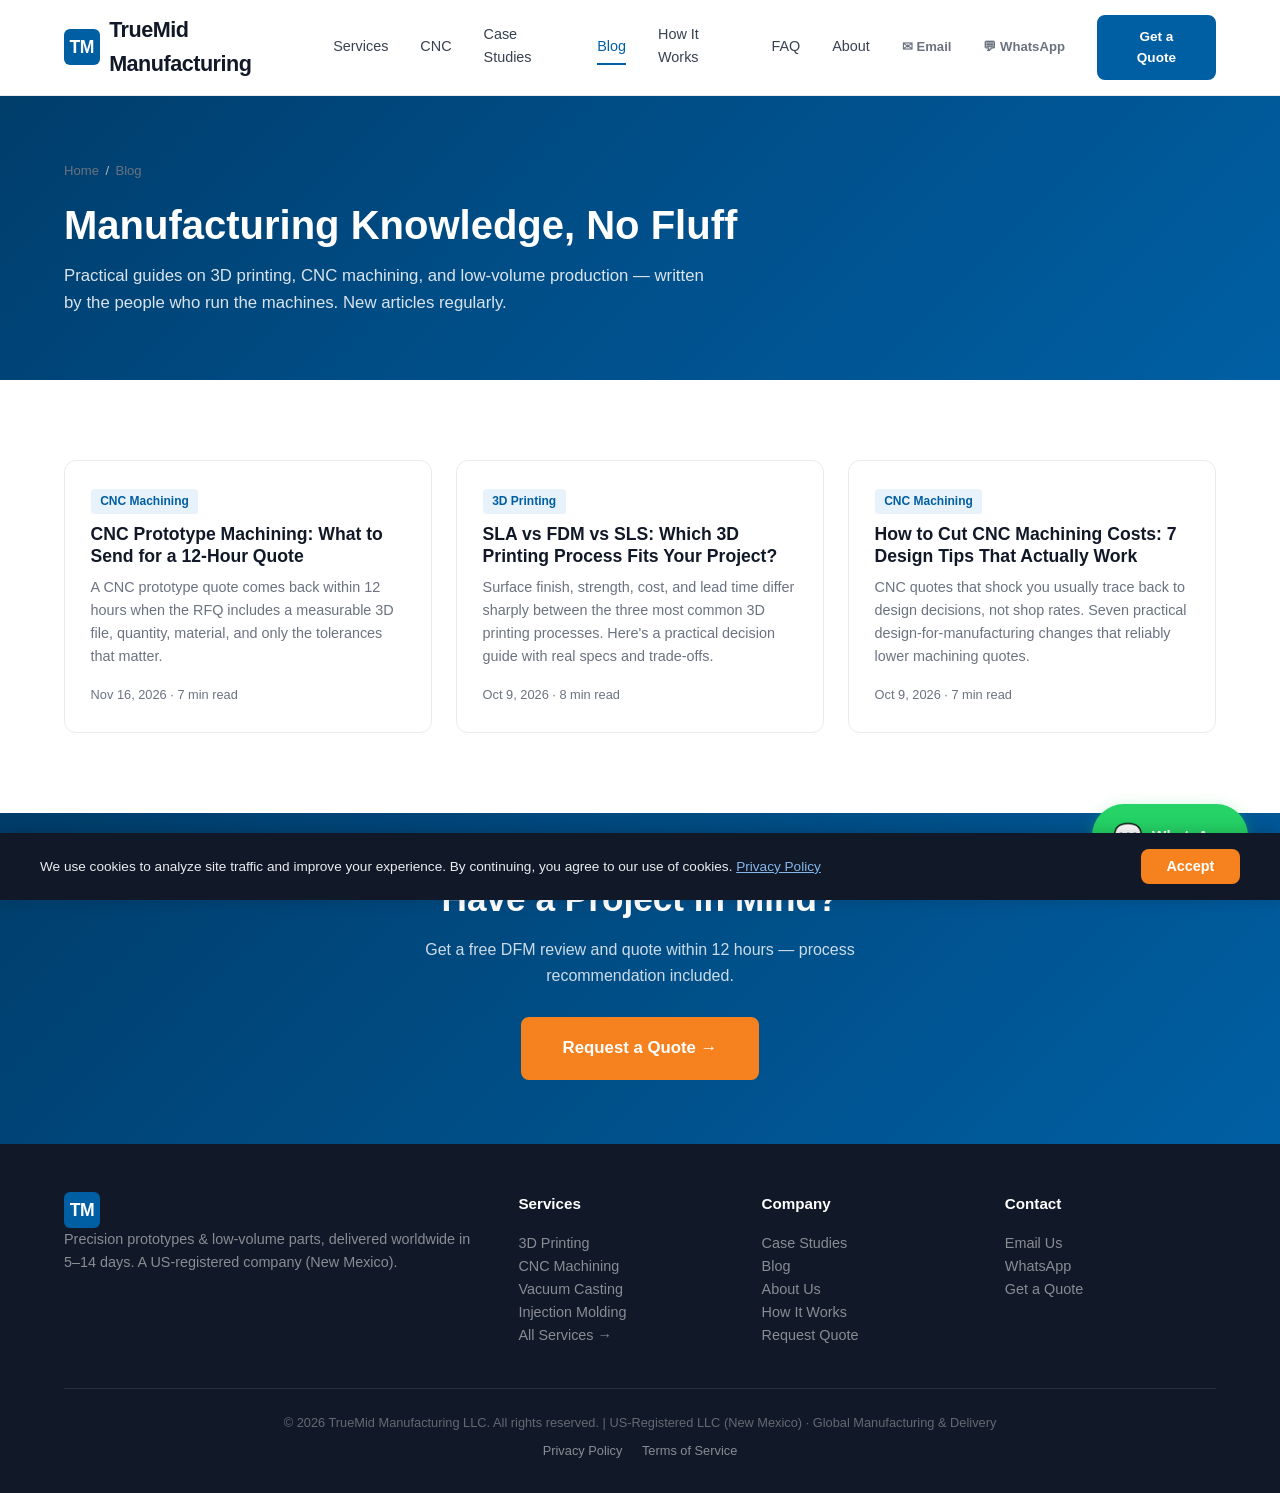
==== commit 2ca88ceb: "Publish the CNC prototype 12-hour quote article. Add the Nov 16 post, list it first on the blog inde" ====
--- a/blog.html
+++ b/blog.html
@@ -72,6 +72,13 @@
 <section>
 <div class="container">
   <div class="post-list">
+    <a class="post-card fade-in" href="blog/cnc-prototype-machining-12-hour-quote.html">
+      <span class="tag">CNC Machining</span>
+      <h3>CNC Prototype Machining: What to Send for a 12-Hour Quote</h3>
+      <p>A CNC prototype quote comes back within 12 hours when the RFQ includes a measurable 3D file, quantity, material, and only the tolerances that matter.</p>
+      <span class="read">Nov 16, 2026 &middot; 7 min read</span>
+    </a>
+
     <a class="post-card fade-in" href="blog/sla-vs-fdm-vs-sls.html">
       <span class="tag">3D Printing</span>
       <h3>SLA vs FDM vs SLS: Which 3D Printing Process Fits Your Project?</h3>
